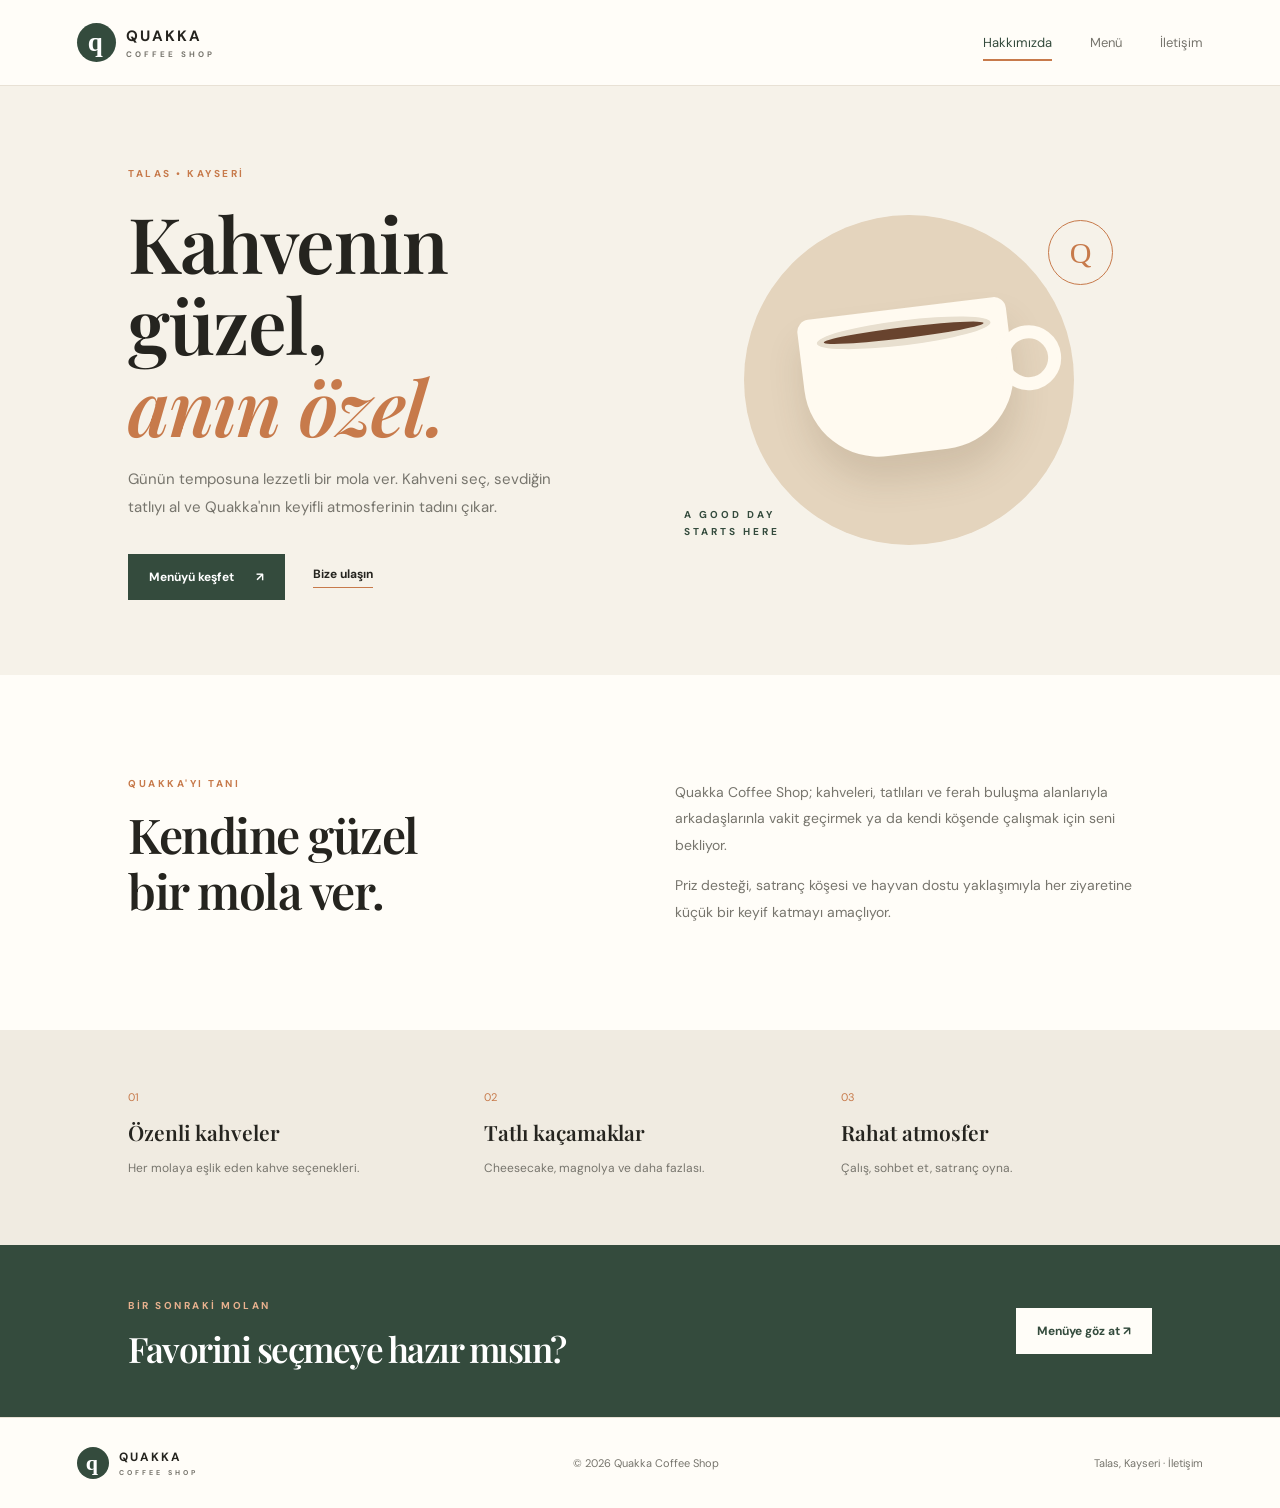
==== index.html @ cac34ea9 "Add files via upload" ====
<!DOCTYPE html>
<html lang="tr">
<head>
  <meta charset="UTF-8">
  <meta name="viewport" content="width=device-width, initial-scale=1.0">
  <meta name="description" content="Quakka Coffee Shop - Talas, Kayseri. Kahve, tatlı ve keyifli molalar.">
  <title>Quakka Coffee Shop | Hakkımızda</title>
  <link rel="preconnect" href="https://fonts.googleapis.com">
  <link rel="preconnect" href="https://fonts.gstatic.com" crossorigin>
  <link href="https://fonts.googleapis.com/css2?family=DM+Sans:wght@400;500;600;700&family=Playfair+Display:wght@600;700&display=swap" rel="stylesheet">
  <link rel="stylesheet" href="style.css">
</head>
<body>
<header class="site-header">
  <a class="brand" href="index.html"><span class="brand-mark">q</span><span>QUAKKA<small>COFFEE SHOP</small></span></a>
  <button class="menu-toggle" aria-label="Menüyü aç" aria-expanded="false">☰</button>
  <nav class="nav">
    <a class="active" href="index.html">Hakkımızda</a>
    <a href="menu.html">Menü</a>
    <a href="contact.html">İletişim</a>
  </nav>
</header>
<main>
  <section class="hero">
    <div class="hero-copy">
      <span class="eyebrow">TALAS • KAYSERİ</span>
      <h1>Kahvenin güzel,<br><em>anın özel.</em></h1>
      <p>Günün temposuna lezzetli bir mola ver. Kahveni seç, sevdiğin tatlıyı al ve Quakka'nın keyifli atmosferinin tadını çıkar.</p>
      <div class="hero-actions"><a class="btn btn-primary" href="menu.html">Menüyü keşfet <span>↗</span></a><a class="text-link" href="contact.html">Bize ulaşın</a></div>
    </div>
    <div class="hero-art" role="img" aria-label="Kahve ve sıcak kafe atmosferi">
      <div class="art-circle"></div><div class="coffee-cup"><div class="coffee"></div><div class="cup-handle"></div></div>
      <span class="art-note">A GOOD DAY<br>STARTS HERE</span>
      <span class="art-stamp">Q</span>
    </div>
  </section>
  <section class="intro section-wrap">
    <div><span class="eyebrow">QUAKKA'YI TANI</span><h2>Kendine güzel<br>bir mola ver.</h2></div>
    <div class="intro-text"><p>Quakka Coffee Shop; kahveleri, tatlıları ve ferah buluşma alanlarıyla arkadaşlarınla vakit geçirmek ya da kendi köşende çalışmak için seni bekliyor.</p><p>Priz desteği, satranç köşesi ve hayvan dostu yaklaşımıyla her ziyaretine küçük bir keyif katmayı amaçlıyor.</p></div>
  </section>
  <section class="feature-strip">
    <div><span>01</span><h3>Özenli kahveler</h3><p>Her molaya eşlik eden kahve seçenekleri.</p></div>
    <div><span>02</span><h3>Tatlı kaçamaklar</h3><p>Cheesecake, magnolya ve daha fazlası.</p></div>
    <div><span>03</span><h3>Rahat atmosfer</h3><p>Çalış, sohbet et, satranç oyna.</p></div>
  </section>
  <section class="cta section-wrap"><div><span class="eyebrow">BİR SONRAKİ MOLAN</span><h2>Favorini seçmeye hazır mısın?</h2></div><a class="btn btn-light" href="menu.html">Menüye göz at ↗</a></section>
</main>
<footer><a class="brand footer-brand" href="index.html"><span class="brand-mark">q</span><span>QUAKKA<small>COFFEE SHOP</small></span></a><p>© <span id="year"></span> Quakka Coffee Shop</p><a href="contact.html">Talas, Kayseri · İletişim</a></footer>
<script src="script.js"></script>
</body></html>
---- style.css ----
:root{--ink:#25241f;--muted:#77756d;--cream:#f6f2e9;--paper:#fffdf8;--green:#344b3d;--orange:#c77a4b;--line:#e8e1d5}*{box-sizing:border-box}html{scroll-behavior:smooth}body{margin:0;background:var(--paper);color:var(--ink);font-family:'DM Sans',sans-serif}a{color:inherit;text-decoration:none}.site-header{height:86px;padding:0 max(6vw,24px);display:flex;align-items:center;justify-content:space-between;border-bottom:1px solid var(--line);background:rgba(255,253,248,.94);position:sticky;top:0;z-index:10;backdrop-filter:blur(12px)}.brand{display:flex;align-items:center;gap:10px;font-weight:700;letter-spacing:2px;font-size:15px}.brand small{display:block;font-size:8px;letter-spacing:3px;color:var(--muted);margin-top:3px}.brand-mark{display:grid;place-items:center;width:39px;height:39px;border-radius:50%;background:var(--green);color:#fff;font:700 27px Georgia}.nav{display:flex;gap:38px}.nav a{font-size:13px;color:var(--muted);padding:34px 0;position:relative}.nav a:hover,.nav a.active{color:var(--green)}.nav a.active:after{content:'';position:absolute;bottom:24px;left:0;width:100%;height:2px;background:var(--orange)}.menu-toggle{display:none;background:none;border:0;font-size:25px;color:var(--green)}.hero{min-height:570px;padding:75px max(10vw,28px);display:grid;grid-template-columns:1fr 1fr;align-items:center;gap:50px;background:var(--cream);overflow:hidden}.eyebrow,.item-tag{font-size:10px;letter-spacing:2.5px;font-weight:700;color:var(--orange)}h1,h2{font-family:'Playfair Display',serif;font-weight:600;letter-spacing:-1.5px}.hero h1{font-size:clamp(52px,6vw,82px);line-height:1.06;margin:20px 0}.hero h1 em{color:var(--orange);font-weight:600}.hero-copy>p,.page-hero p{max-width:450px;color:var(--muted);line-height:1.85;font-size:15px}.hero-actions{display:flex;align-items:center;gap:28px;margin-top:32px}.btn{display:inline-flex;align-items:center;gap:22px;padding:15px 21px;font-size:12px;font-weight:700;transition:.2s}.btn-primary{background:var(--green);color:white}.btn-primary:hover{background:#24372b;transform:translateY(-2px)}.text-link{font-size:12px;font-weight:700;border-bottom:1px solid var(--orange);padding-bottom:5px}.hero-art{height:390px;position:relative;display:grid;place-items:center}.art-circle{width:330px;height:330px;border-radius:50%;background:#e4d4bd;position:absolute}.coffee-cup{width:210px;height:145px;background:#fffaf0;border-radius:12px 12px 75px 75px;position:relative;z-index:1;box-shadow:0 25px 35px #59432c25;transform:rotate(-7deg);display:flex;justify-content:center;padding-top:12px}.coffee{width:175px;height:25px;border-radius:50%;background:#68432e;border:7px solid #e8dfcf}.cup-handle{position:absolute;right:-49px;top:32px;width:65px;height:65px;border:13px solid #fffaf0;border-radius:50%;z-index:-1}.art-note{position:absolute;left:4%;bottom:35px;font-size:10px;letter-spacing:3px;line-height:1.7;color:var(--green);font-weight:700}.art-stamp{position:absolute;right:8%;top:35px;width:65px;height:65px;border:1px solid var(--orange);border-radius:50%;display:grid;place-items:center;color:var(--orange);font:30px Georgia}.section-wrap{padding:90px max(10vw,28px)}.intro{display:grid;grid-template-columns:1fr 1fr;gap:70px;align-items:center}.intro h2,.cta h2{font-size:48px;line-height:1.15;margin:15px 0}.intro-text{color:var(--muted);font-size:14px;line-height:1.9}.feature-strip{background:#f0ebe1;padding:55px max(10vw,28px);display:grid;grid-template-columns:repeat(3,1fr);gap:45px}.feature-strip>div>span{color:var(--orange);font-size:11px}.feature-strip h3{font:600 21px 'Playfair Display',serif;margin:12px 0 7px}.feature-strip p{font-size:12px;color:var(--muted);line-height:1.7}.cta{background:var(--green);color:#fff;display:flex;align-items:center;justify-content:space-between;padding-top:48px;padding-bottom:48px}.cta .eyebrow{color:#e8b18e}.cta h2{font-size:35px;margin-bottom:0}.btn-light{background:var(--paper);color:var(--green);white-space:nowrap}.page-hero{text-align:center;background:var(--cream);padding:78px 24px 72px}.page-hero h1{font-size:62px;margin:12px 0}.page-hero p{margin:0 auto}.menu-section{padding-top:55px}.menu-toolbar{display:flex;justify-content:space-between;gap:20px;align-items:center;margin-bottom:30px}.filters{display:flex;gap:8px;flex-wrap:wrap}.filter{border:1px solid var(--line);background:transparent;border-radius:30px;padding:10px 16px;font:600 11px 'DM Sans';color:var(--muted);cursor:pointer}.filter:hover,.filter.active{background:var(--green);border-color:var(--green);color:#fff}.menu-note,.disclaimer{font-size:11px;color:var(--muted)}.menu-grid{display:grid;grid-template-columns:repeat(2,1fr);gap:14px}.menu-card{border:1px solid var(--line);padding:23px;display:flex;gap:18px;align-items:flex-start;background:#fffefa;min-height:145px;transition:.2s}.menu-card:hover{border-color:#c7b49c;transform:translateY(-2px)}.menu-card[hidden]{display:none}.menu-emoji{width:49px;height:49px;flex:0 0 49px;border-radius:50%;background:var(--cream);display:grid;place-items:center;font-size:23px}.menu-card h3{font:600 21px 'Playfair Display',serif;margin:7px 0}.menu-card p{font-size:12px;line-height:1.6;color:var(--muted);margin:0}.menu-card .item-tag{font-size:9px}.disclaimer{margin-top:26px}.contact-layout{display:grid;grid-template-columns:1fr 1fr;gap:55px;padding-top:65px}.contact-info{display:grid;gap:28px}.contact-card{display:flex;gap:18px;padding-bottom:23px;border-bottom:1px solid var(--line)}.contact-icon{width:43px;height:43px;flex:0 0 43px;border-radius:50%;background:var(--cream);display:grid;place-items:center;color:var(--green);font-size:21px}.contact-card h3{font:600 20px 'Playfair Display',serif;margin:7px 0}.contact-card p{font-size:12px;color:var(--muted);line-height:1.8;margin:0 0 10px}.contact-card small{font-size:11px}.map-panel{background:var(--cream);align-self:start}.map-art{height:330px;position:relative;overflow:hidden;background-color:#e9e3d7;background-image:linear-gradient(35deg,transparent 48%,#d4cabb 49%,#d4cabb 51%,transparent 52%),linear-gradient(120deg,transparent 46%,#d4cabb 47%,#d4cabb 49%,transparent 50%);background-size:120px 100px,150px 130px;display:grid;place-items:center}.map-road{position:absolute;height:20px;width:130%;background:#fffaf0;border:1px solid #ded5c8;transform:rotate(-24deg)}.road-one{top:35%;left:-10%}.road-two{top:70%;left:-15%;transform:rotate(22deg)}.map-pin{position:absolute;z-index:2;top:38%;left:48%;font-size:42px;color:var(--orange);text-shadow:0 2px #fff}.map-label{z-index:2;background:var(--green);color:white;padding:10px 15px;font-size:9px;letter-spacing:2px;line-height:1.6;text-align:center;margin-top:80px}.map-bottom{padding:25px;display:flex;align-items:center;justify-content:space-between;gap:15px}.map-bottom h3{font:600 23px 'Playfair Display',serif;margin:7px 0 0}footer{border-top:1px solid var(--line);padding:27px max(6vw,24px);display:flex;align-items:center;justify-content:space-between;gap:20px}footer p,footer>a:last-child{font-size:11px;color:var(--muted)}.footer-brand .brand-mark{width:32px;height:32px;font-size:22px}.footer-brand{font-size:12px} .footer-brand small{font-size:7px}@media(max-width:760px){.site-header{height:72px}.menu-toggle{display:block}.nav{display:none;position:absolute;top:71px;left:0;right:0;background:var(--paper);padding:10px 25px 20px;box-shadow:0 12px 20px #0000000c;flex-direction:column;gap:0}.nav.open{display:flex}.nav a{padding:14px 0}.nav a.active:after{bottom:7px;width:35px}.hero{grid-template-columns:1fr;padding-top:65px;gap:15px}.hero-art{height:300px}.art-circle{width:260px;height:260px}.coffee-cup{transform:scale(.82) rotate(-7deg)}.intro,.contact-layout{grid-template-columns:1fr;gap:25px}.intro h2{font-size:40px}.feature-strip{grid-template-columns:1fr;gap:20px;padding-top:40px;padding-bottom:40px}.cta{align-items:flex-start;flex-direction:column}.cta h2{font-size:30px}.page-hero h1{font-size:48px}.menu-toolbar{align-items:flex-start;flex-direction:column}.menu-grid{grid-template-columns:1fr}.section-wrap{padding:60px 24px}.contact-layout{padding-top:45px}.map-art{height:260px}footer{flex-wrap:wrap}footer p{order:3;width:100%;margin:0}}@media(min-width:761px) and (max-width:1050px){.hero{padding-left:6vw;padding-right:6vw}.section-wrap{padding-left:7vw;padding-right:7vw}.menu-toolbar{align-items:flex-start;flex-direction:column}}
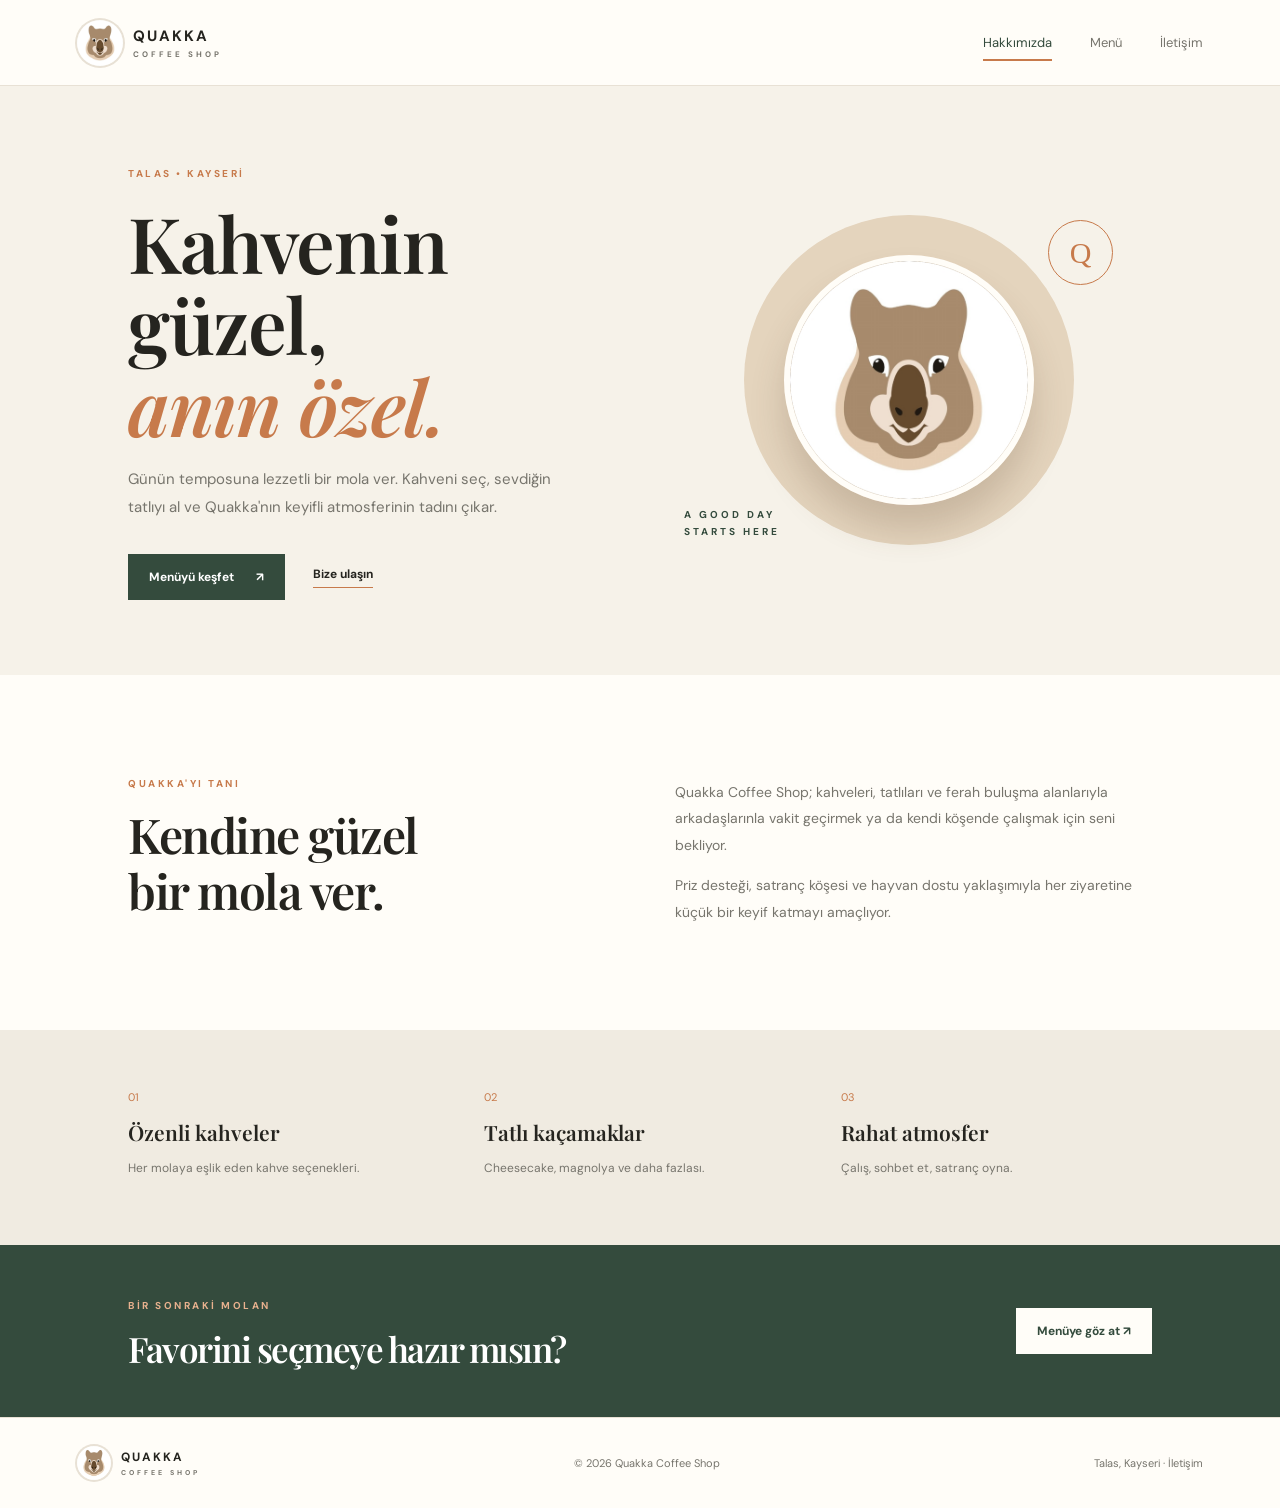
==== commit b5e003c4: "Add files via upload" ====
--- a/index.html
+++ b/index.html
@@ -8,11 +8,11 @@
   <link rel="preconnect" href="https://fonts.googleapis.com">
   <link rel="preconnect" href="https://fonts.gstatic.com" crossorigin>
   <link href="https://fonts.googleapis.com/css2?family=DM+Sans:wght@400;500;600;700&family=Playfair+Display:wght@600;700&display=swap" rel="stylesheet">
-  <link rel="stylesheet" href="style.css">
+  <link rel="icon" type="image/png" href="logo.png"><link rel="stylesheet" href="style.css">
 </head>
 <body>
 <header class="site-header">
-  <a class="brand" href="index.html"><span class="brand-mark">q</span><span>QUAKKA<small>COFFEE SHOP</small></span></a>
+  <a class="brand" href="index.html"><img class="brand-logo" src="logo.png" alt="Quakka logosu"><span>QUAKKA<small>COFFEE SHOP</small></span></a>
   <button class="menu-toggle" aria-label="Menüyü aç" aria-expanded="false">☰</button>
   <nav class="nav">
     <a class="active" href="index.html">Hakkımızda</a>
@@ -29,7 +29,7 @@
       <div class="hero-actions"><a class="btn btn-primary" href="menu.html">Menüyü keşfet <span>↗</span></a><a class="text-link" href="contact.html">Bize ulaşın</a></div>
     </div>
     <div class="hero-art" role="img" aria-label="Kahve ve sıcak kafe atmosferi">
-      <div class="art-circle"></div><div class="coffee-cup"><div class="coffee"></div><div class="cup-handle"></div></div>
+      <div class="art-circle"></div><img class="hero-logo" src="logo.png" alt="Quakka logosu">
       <span class="art-note">A GOOD DAY<br>STARTS HERE</span>
       <span class="art-stamp">Q</span>
     </div>
@@ -45,6 +45,6 @@
   </section>
   <section class="cta section-wrap"><div><span class="eyebrow">BİR SONRAKİ MOLAN</span><h2>Favorini seçmeye hazır mısın?</h2></div><a class="btn btn-light" href="menu.html">Menüye göz at ↗</a></section>
 </main>
-<footer><a class="brand footer-brand" href="index.html"><span class="brand-mark">q</span><span>QUAKKA<small>COFFEE SHOP</small></span></a><p>© <span id="year"></span> Quakka Coffee Shop</p><a href="contact.html">Talas, Kayseri · İletişim</a></footer>
+<footer><a class="brand footer-brand" href="index.html"><img class="brand-logo" src="logo.png" alt="Quakka logosu"><span>QUAKKA<small>COFFEE SHOP</small></span></a><p>© <span id="year"></span> Quakka Coffee Shop</p><a href="contact.html">Talas, Kayseri · İletişim</a></footer>
 <script src="script.js"></script>
 </body></html>
--- a/style.css
+++ b/style.css
@@ -1 +1 @@
-:root{--ink:#25241f;--muted:#77756d;--cream:#f6f2e9;--paper:#fffdf8;--green:#344b3d;--orange:#c77a4b;--line:#e8e1d5}*{box-sizing:border-box}html{scroll-behavior:smooth}body{margin:0;background:var(--paper);color:var(--ink);font-family:'DM Sans',sans-serif}a{color:inherit;text-decoration:none}.site-header{height:86px;padding:0 max(6vw,24px);display:flex;align-items:center;justify-content:space-between;border-bottom:1px solid var(--line);background:rgba(255,253,248,.94);position:sticky;top:0;z-index:10;backdrop-filter:blur(12px)}.brand{display:flex;align-items:center;gap:10px;font-weight:700;letter-spacing:2px;font-size:15px}.brand small{display:block;font-size:8px;letter-spacing:3px;color:var(--muted);margin-top:3px}.brand-mark{display:grid;place-items:center;width:39px;height:39px;border-radius:50%;background:var(--green);color:#fff;font:700 27px Georgia}.nav{display:flex;gap:38px}.nav a{font-size:13px;color:var(--muted);padding:34px 0;position:relative}.nav a:hover,.nav a.active{color:var(--green)}.nav a.active:after{content:'';position:absolute;bottom:24px;left:0;width:100%;height:2px;background:var(--orange)}.menu-toggle{display:none;background:none;border:0;font-size:25px;color:var(--green)}.hero{min-height:570px;padding:75px max(10vw,28px);display:grid;grid-template-columns:1fr 1fr;align-items:center;gap:50px;background:var(--cream);overflow:hidden}.eyebrow,.item-tag{font-size:10px;letter-spacing:2.5px;font-weight:700;color:var(--orange)}h1,h2{font-family:'Playfair Display',serif;font-weight:600;letter-spacing:-1.5px}.hero h1{font-size:clamp(52px,6vw,82px);line-height:1.06;margin:20px 0}.hero h1 em{color:var(--orange);font-weight:600}.hero-copy>p,.page-hero p{max-width:450px;color:var(--muted);line-height:1.85;font-size:15px}.hero-actions{display:flex;align-items:center;gap:28px;margin-top:32px}.btn{display:inline-flex;align-items:center;gap:22px;padding:15px 21px;font-size:12px;font-weight:700;transition:.2s}.btn-primary{background:var(--green);color:white}.btn-primary:hover{background:#24372b;transform:translateY(-2px)}.text-link{font-size:12px;font-weight:700;border-bottom:1px solid var(--orange);padding-bottom:5px}.hero-art{height:390px;position:relative;display:grid;place-items:center}.art-circle{width:330px;height:330px;border-radius:50%;background:#e4d4bd;position:absolute}.coffee-cup{width:210px;height:145px;background:#fffaf0;border-radius:12px 12px 75px 75px;position:relative;z-index:1;box-shadow:0 25px 35px #59432c25;transform:rotate(-7deg);display:flex;justify-content:center;padding-top:12px}.coffee{width:175px;height:25px;border-radius:50%;background:#68432e;border:7px solid #e8dfcf}.cup-handle{position:absolute;right:-49px;top:32px;width:65px;height:65px;border:13px solid #fffaf0;border-radius:50%;z-index:-1}.art-note{position:absolute;left:4%;bottom:35px;font-size:10px;letter-spacing:3px;line-height:1.7;color:var(--green);font-weight:700}.art-stamp{position:absolute;right:8%;top:35px;width:65px;height:65px;border:1px solid var(--orange);border-radius:50%;display:grid;place-items:center;color:var(--orange);font:30px Georgia}.section-wrap{padding:90px max(10vw,28px)}.intro{display:grid;grid-template-columns:1fr 1fr;gap:70px;align-items:center}.intro h2,.cta h2{font-size:48px;line-height:1.15;margin:15px 0}.intro-text{color:var(--muted);font-size:14px;line-height:1.9}.feature-strip{background:#f0ebe1;padding:55px max(10vw,28px);display:grid;grid-template-columns:repeat(3,1fr);gap:45px}.feature-strip>div>span{color:var(--orange);font-size:11px}.feature-strip h3{font:600 21px 'Playfair Display',serif;margin:12px 0 7px}.feature-strip p{font-size:12px;color:var(--muted);line-height:1.7}.cta{background:var(--green);color:#fff;display:flex;align-items:center;justify-content:space-between;padding-top:48px;padding-bottom:48px}.cta .eyebrow{color:#e8b18e}.cta h2{font-size:35px;margin-bottom:0}.btn-light{background:var(--paper);color:var(--green);white-space:nowrap}.page-hero{text-align:center;background:var(--cream);padding:78px 24px 72px}.page-hero h1{font-size:62px;margin:12px 0}.page-hero p{margin:0 auto}.menu-section{padding-top:55px}.menu-toolbar{display:flex;justify-content:space-between;gap:20px;align-items:center;margin-bottom:30px}.filters{display:flex;gap:8px;flex-wrap:wrap}.filter{border:1px solid var(--line);background:transparent;border-radius:30px;padding:10px 16px;font:600 11px 'DM Sans';color:var(--muted);cursor:pointer}.filter:hover,.filter.active{background:var(--green);border-color:var(--green);color:#fff}.menu-note,.disclaimer{font-size:11px;color:var(--muted)}.menu-grid{display:grid;grid-template-columns:repeat(2,1fr);gap:14px}.menu-card{border:1px solid var(--line);padding:23px;display:flex;gap:18px;align-items:flex-start;background:#fffefa;min-height:145px;transition:.2s}.menu-card:hover{border-color:#c7b49c;transform:translateY(-2px)}.menu-card[hidden]{display:none}.menu-emoji{width:49px;height:49px;flex:0 0 49px;border-radius:50%;background:var(--cream);display:grid;place-items:center;font-size:23px}.menu-card h3{font:600 21px 'Playfair Display',serif;margin:7px 0}.menu-card p{font-size:12px;line-height:1.6;color:var(--muted);margin:0}.menu-card .item-tag{font-size:9px}.disclaimer{margin-top:26px}.contact-layout{display:grid;grid-template-columns:1fr 1fr;gap:55px;padding-top:65px}.contact-info{display:grid;gap:28px}.contact-card{display:flex;gap:18px;padding-bottom:23px;border-bottom:1px solid var(--line)}.contact-icon{width:43px;height:43px;flex:0 0 43px;border-radius:50%;background:var(--cream);display:grid;place-items:center;color:var(--green);font-size:21px}.contact-card h3{font:600 20px 'Playfair Display',serif;margin:7px 0}.contact-card p{font-size:12px;color:var(--muted);line-height:1.8;margin:0 0 10px}.contact-card small{font-size:11px}.map-panel{background:var(--cream);align-self:start}.map-art{height:330px;position:relative;overflow:hidden;background-color:#e9e3d7;background-image:linear-gradient(35deg,transparent 48%,#d4cabb 49%,#d4cabb 51%,transparent 52%),linear-gradient(120deg,transparent 46%,#d4cabb 47%,#d4cabb 49%,transparent 50%);background-size:120px 100px,150px 130px;display:grid;place-items:center}.map-road{position:absolute;height:20px;width:130%;background:#fffaf0;border:1px solid #ded5c8;transform:rotate(-24deg)}.road-one{top:35%;left:-10%}.road-two{top:70%;left:-15%;transform:rotate(22deg)}.map-pin{position:absolute;z-index:2;top:38%;left:48%;font-size:42px;color:var(--orange);text-shadow:0 2px #fff}.map-label{z-index:2;background:var(--green);color:white;padding:10px 15px;font-size:9px;letter-spacing:2px;line-height:1.6;text-align:center;margin-top:80px}.map-bottom{padding:25px;display:flex;align-items:center;justify-content:space-between;gap:15px}.map-bottom h3{font:600 23px 'Playfair Display',serif;margin:7px 0 0}footer{border-top:1px solid var(--line);padding:27px max(6vw,24px);display:flex;align-items:center;justify-content:space-between;gap:20px}footer p,footer>a:last-child{font-size:11px;color:var(--muted)}.footer-brand .brand-mark{width:32px;height:32px;font-size:22px}.footer-brand{font-size:12px} .footer-brand small{font-size:7px}@media(max-width:760px){.site-header{height:72px}.menu-toggle{display:block}.nav{display:none;position:absolute;top:71px;left:0;right:0;background:var(--paper);padding:10px 25px 20px;box-shadow:0 12px 20px #0000000c;flex-direction:column;gap:0}.nav.open{display:flex}.nav a{padding:14px 0}.nav a.active:after{bottom:7px;width:35px}.hero{grid-template-columns:1fr;padding-top:65px;gap:15px}.hero-art{height:300px}.art-circle{width:260px;height:260px}.coffee-cup{transform:scale(.82) rotate(-7deg)}.intro,.contact-layout{grid-template-columns:1fr;gap:25px}.intro h2{font-size:40px}.feature-strip{grid-template-columns:1fr;gap:20px;padding-top:40px;padding-bottom:40px}.cta{align-items:flex-start;flex-direction:column}.cta h2{font-size:30px}.page-hero h1{font-size:48px}.menu-toolbar{align-items:flex-start;flex-direction:column}.menu-grid{grid-template-columns:1fr}.section-wrap{padding:60px 24px}.contact-layout{padding-top:45px}.map-art{height:260px}footer{flex-wrap:wrap}footer p{order:3;width:100%;margin:0}}@media(min-width:761px) and (max-width:1050px){.hero{padding-left:6vw;padding-right:6vw}.section-wrap{padding-left:7vw;padding-right:7vw}.menu-toolbar{align-items:flex-start;flex-direction:column}}+:root{--ink:#25241f;--muted:#77756d;--cream:#f6f2e9;--paper:#fffdf8;--green:#344b3d;--orange:#c77a4b;--line:#e8e1d5}*{box-sizing:border-box}html{scroll-behavior:smooth}body{margin:0;background:var(--paper);color:var(--ink);font-family:'DM Sans',sans-serif}a{color:inherit;text-decoration:none}.site-header{height:86px;padding:0 max(6vw,24px);display:flex;align-items:center;justify-content:space-between;border-bottom:1px solid var(--line);background:rgba(255,253,248,.94);position:sticky;top:0;z-index:10;backdrop-filter:blur(12px)}.brand{display:flex;align-items:center;gap:10px;font-weight:700;letter-spacing:2px;font-size:15px}.brand small{display:block;font-size:8px;letter-spacing:3px;color:var(--muted);margin-top:3px}.brand-logo{width:46px;height:46px;border-radius:50%;object-fit:cover;flex:0 0 46px;box-shadow:0 0 0 2px var(--line)}.nav{display:flex;gap:38px}.nav a{font-size:13px;color:var(--muted);padding:34px 0;position:relative}.nav a:hover,.nav a.active{color:var(--green)}.nav a.active:after{content:'';position:absolute;bottom:24px;left:0;width:100%;height:2px;background:var(--orange)}.menu-toggle{display:none;background:none;border:0;font-size:25px;color:var(--green)}.hero{min-height:570px;padding:75px max(10vw,28px);display:grid;grid-template-columns:1fr 1fr;align-items:center;gap:50px;background:var(--cream);overflow:hidden}.eyebrow,.item-tag{font-size:10px;letter-spacing:2.5px;font-weight:700;color:var(--orange)}h1,h2{font-family:'Playfair Display',serif;font-weight:600;letter-spacing:-1.5px}.hero h1{font-size:clamp(52px,6vw,82px);line-height:1.06;margin:20px 0}.hero h1 em{color:var(--orange);font-weight:600}.hero-copy>p,.page-hero p{max-width:450px;color:var(--muted);line-height:1.85;font-size:15px}.hero-actions{display:flex;align-items:center;gap:28px;margin-top:32px}.btn{display:inline-flex;align-items:center;gap:22px;padding:15px 21px;font-size:12px;font-weight:700;transition:.2s}.btn-primary{background:var(--green);color:white}.btn-primary:hover{background:#24372b;transform:translateY(-2px)}.text-link{font-size:12px;font-weight:700;border-bottom:1px solid var(--orange);padding-bottom:5px}.hero-art{height:390px;position:relative;display:grid;place-items:center}.art-circle{width:330px;height:330px;border-radius:50%;background:#e4d4bd;position:absolute}.hero-logo{width:250px;height:250px;border-radius:50%;position:relative;z-index:1;box-shadow:0 25px 35px #59432c33;border:6px solid var(--paper)}.art-note{position:absolute;left:4%;bottom:35px;font-size:10px;letter-spacing:3px;line-height:1.7;color:var(--green);font-weight:700}.art-stamp{position:absolute;right:8%;top:35px;width:65px;height:65px;border:1px solid var(--orange);border-radius:50%;display:grid;place-items:center;color:var(--orange);font:30px Georgia}.section-wrap{padding:90px max(10vw,28px)}.intro{display:grid;grid-template-columns:1fr 1fr;gap:70px;align-items:center}.intro h2,.cta h2{font-size:48px;line-height:1.15;margin:15px 0}.intro-text{color:var(--muted);font-size:14px;line-height:1.9}.feature-strip{background:#f0ebe1;padding:55px max(10vw,28px);display:grid;grid-template-columns:repeat(3,1fr);gap:45px}.feature-strip>div>span{color:var(--orange);font-size:11px}.feature-strip h3{font:600 21px 'Playfair Display',serif;margin:12px 0 7px}.feature-strip p{font-size:12px;color:var(--muted);line-height:1.7}.cta{background:var(--green);color:#fff;display:flex;align-items:center;justify-content:space-between;padding-top:48px;padding-bottom:48px}.cta .eyebrow{color:#e8b18e}.cta h2{font-size:35px;margin-bottom:0}.btn-light{background:var(--paper);color:var(--green);white-space:nowrap}.page-hero{text-align:center;background:var(--cream);padding:78px 24px 72px}.page-hero h1{font-size:62px;margin:12px 0}.page-hero p{margin:0 auto}.menu-section{padding-top:55px}.menu-toolbar{display:flex;justify-content:space-between;gap:20px;align-items:center;margin-bottom:30px}.filters{display:flex;gap:8px;flex-wrap:wrap}.filter{border:1px solid var(--line);background:transparent;border-radius:30px;padding:10px 16px;font:600 11px 'DM Sans';color:var(--muted);cursor:pointer}.filter:hover,.filter.active{background:var(--green);border-color:var(--green);color:#fff}.menu-note,.disclaimer{font-size:11px;color:var(--muted)}.menu-grid{display:grid;grid-template-columns:repeat(2,1fr);gap:14px}.menu-card{border:1px solid var(--line);padding:23px;display:flex;gap:18px;align-items:flex-start;background:#fffefa;min-height:145px;transition:.2s}.menu-card:hover{border-color:#c7b49c;transform:translateY(-2px)}.menu-card[hidden]{display:none}.menu-emoji{width:49px;height:49px;flex:0 0 49px;border-radius:50%;background:var(--cream);display:grid;place-items:center;font-size:23px}.menu-card h3{font:600 21px 'Playfair Display',serif;margin:7px 0}.menu-card p{font-size:12px;line-height:1.6;color:var(--muted);margin:0}.menu-card .item-tag{font-size:9px}.disclaimer{margin-top:26px}.contact-layout{display:grid;grid-template-columns:1fr 1fr;gap:55px;padding-top:65px}.contact-info{display:grid;gap:28px}.contact-card{display:flex;gap:18px;padding-bottom:23px;border-bottom:1px solid var(--line)}.contact-icon{width:43px;height:43px;flex:0 0 43px;border-radius:50%;background:var(--cream);display:grid;place-items:center;color:var(--green);font-size:21px}.contact-card h3{font:600 20px 'Playfair Display',serif;margin:7px 0}.contact-card p{font-size:12px;color:var(--muted);line-height:1.8;margin:0 0 10px}.contact-card small{font-size:11px}.map-panel{background:var(--cream);align-self:start}.map-art{height:330px;position:relative;overflow:hidden;background-color:#e9e3d7;background-image:linear-gradient(35deg,transparent 48%,#d4cabb 49%,#d4cabb 51%,transparent 52%),linear-gradient(120deg,transparent 46%,#d4cabb 47%,#d4cabb 49%,transparent 50%);background-size:120px 100px,150px 130px;display:grid;place-items:center}.map-road{position:absolute;height:20px;width:130%;background:#fffaf0;border:1px solid #ded5c8;transform:rotate(-24deg)}.road-one{top:35%;left:-10%}.road-two{top:70%;left:-15%;transform:rotate(22deg)}.map-pin{position:absolute;z-index:2;top:38%;left:48%;font-size:42px;color:var(--orange);text-shadow:0 2px #fff}.map-label{z-index:2;background:var(--green);color:white;padding:10px 15px;font-size:9px;letter-spacing:2px;line-height:1.6;text-align:center;margin-top:80px}.map-bottom{padding:25px;display:flex;align-items:center;justify-content:space-between;gap:15px}.map-bottom h3{font:600 23px 'Playfair Display',serif;margin:7px 0 0}footer{border-top:1px solid var(--line);padding:27px max(6vw,24px);display:flex;align-items:center;justify-content:space-between;gap:20px}footer p,footer>a:last-child{font-size:11px;color:var(--muted)}.footer-brand .brand-logo{width:34px;height:34px;flex-basis:34px}.footer-brand{font-size:12px} .footer-brand small{font-size:7px}@media(max-width:760px){.site-header{height:72px}.menu-toggle{display:block}.nav{display:none;position:absolute;top:71px;left:0;right:0;background:var(--paper);padding:10px 25px 20px;box-shadow:0 12px 20px #0000000c;flex-direction:column;gap:0}.nav.open{display:flex}.nav a{padding:14px 0}.nav a.active:after{bottom:7px;width:35px}.hero{grid-template-columns:1fr;padding-top:65px;gap:15px}.hero-art{height:300px}.art-circle{width:260px;height:260px}.hero-logo{width:200px;height:200px}.intro,.contact-layout{grid-template-columns:1fr;gap:25px}.intro h2{font-size:40px}.feature-strip{grid-template-columns:1fr;gap:20px;padding-top:40px;padding-bottom:40px}.cta{align-items:flex-start;flex-direction:column}.cta h2{font-size:30px}.page-hero h1{font-size:48px}.menu-toolbar{align-items:flex-start;flex-direction:column}.menu-grid{grid-template-columns:1fr}.section-wrap{padding:60px 24px}.contact-layout{padding-top:45px}.map-art{height:260px}footer{flex-wrap:wrap}footer p{order:3;width:100%;margin:0}}@media(min-width:761px) and (max-width:1050px){.hero{padding-left:6vw;padding-right:6vw}.section-wrap{padding-left:7vw;padding-right:7vw}.menu-toolbar{align-items:flex-start;flex-direction:column}}
